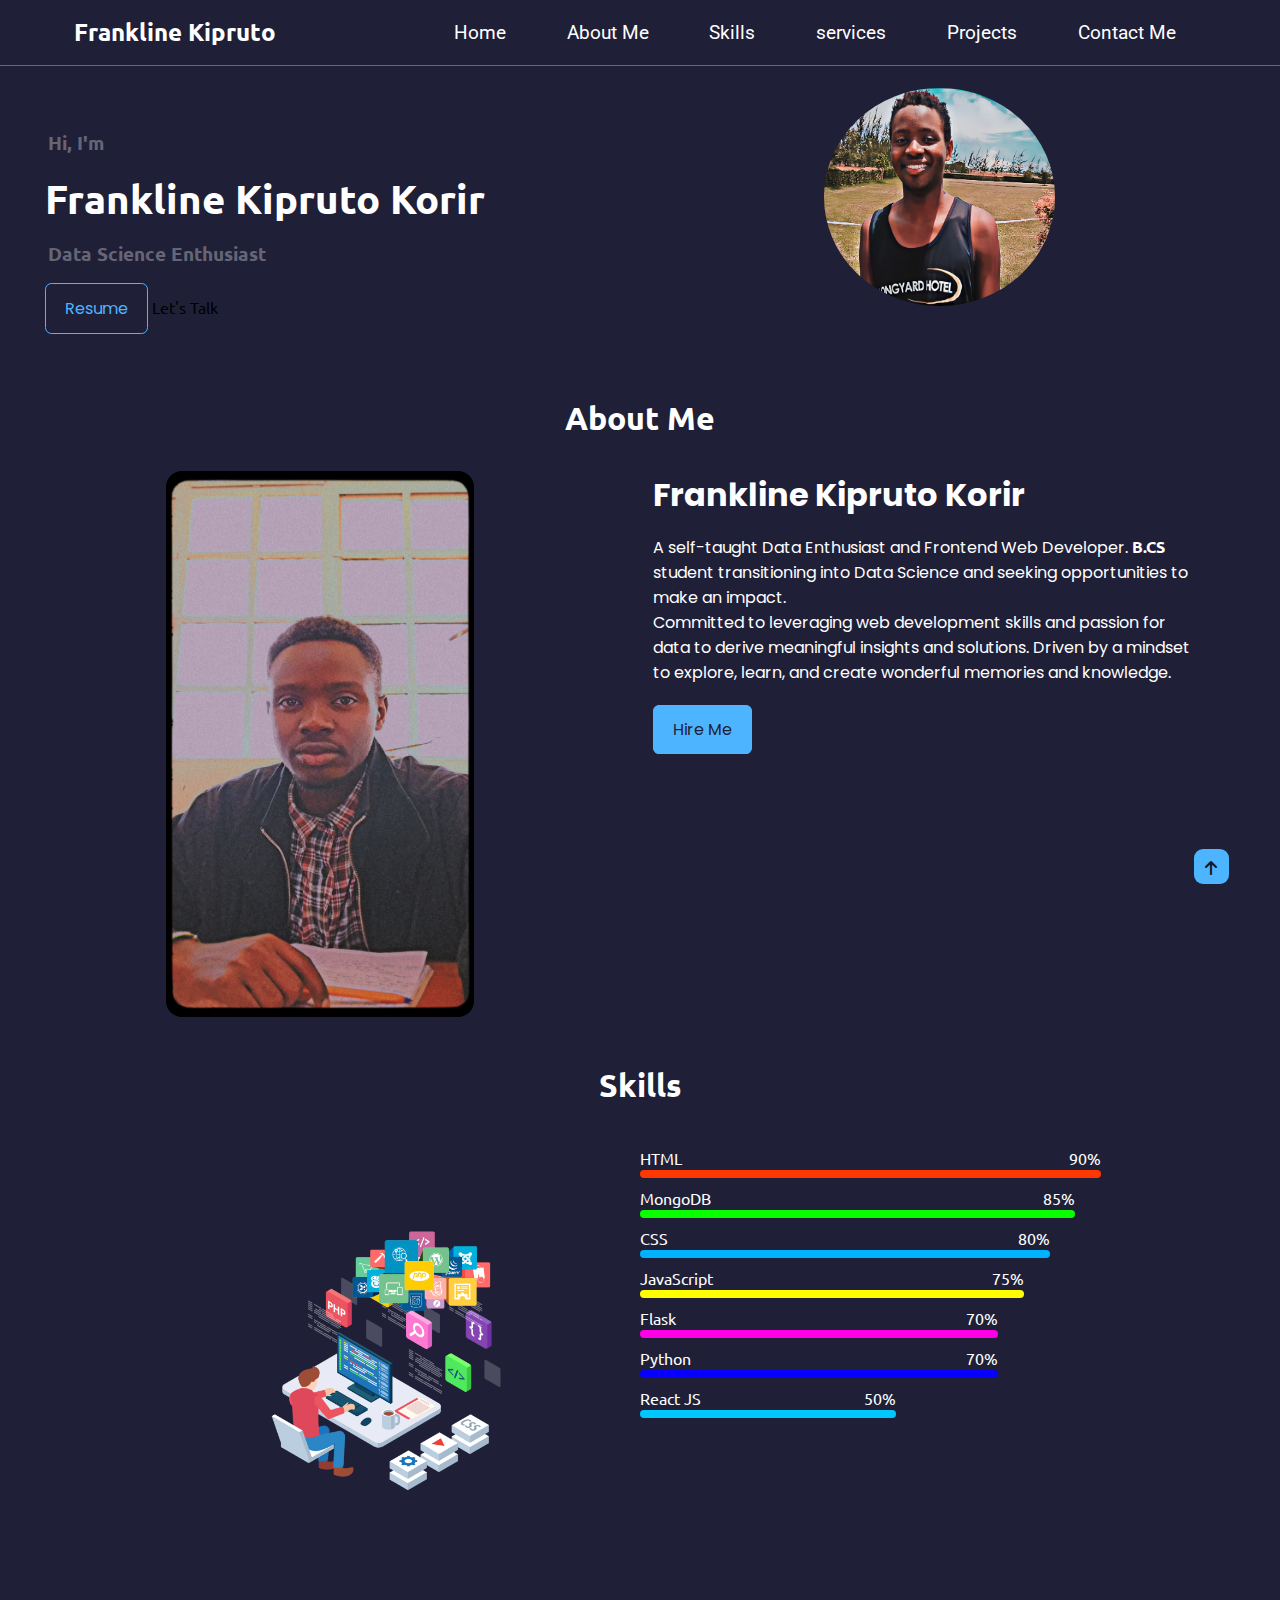
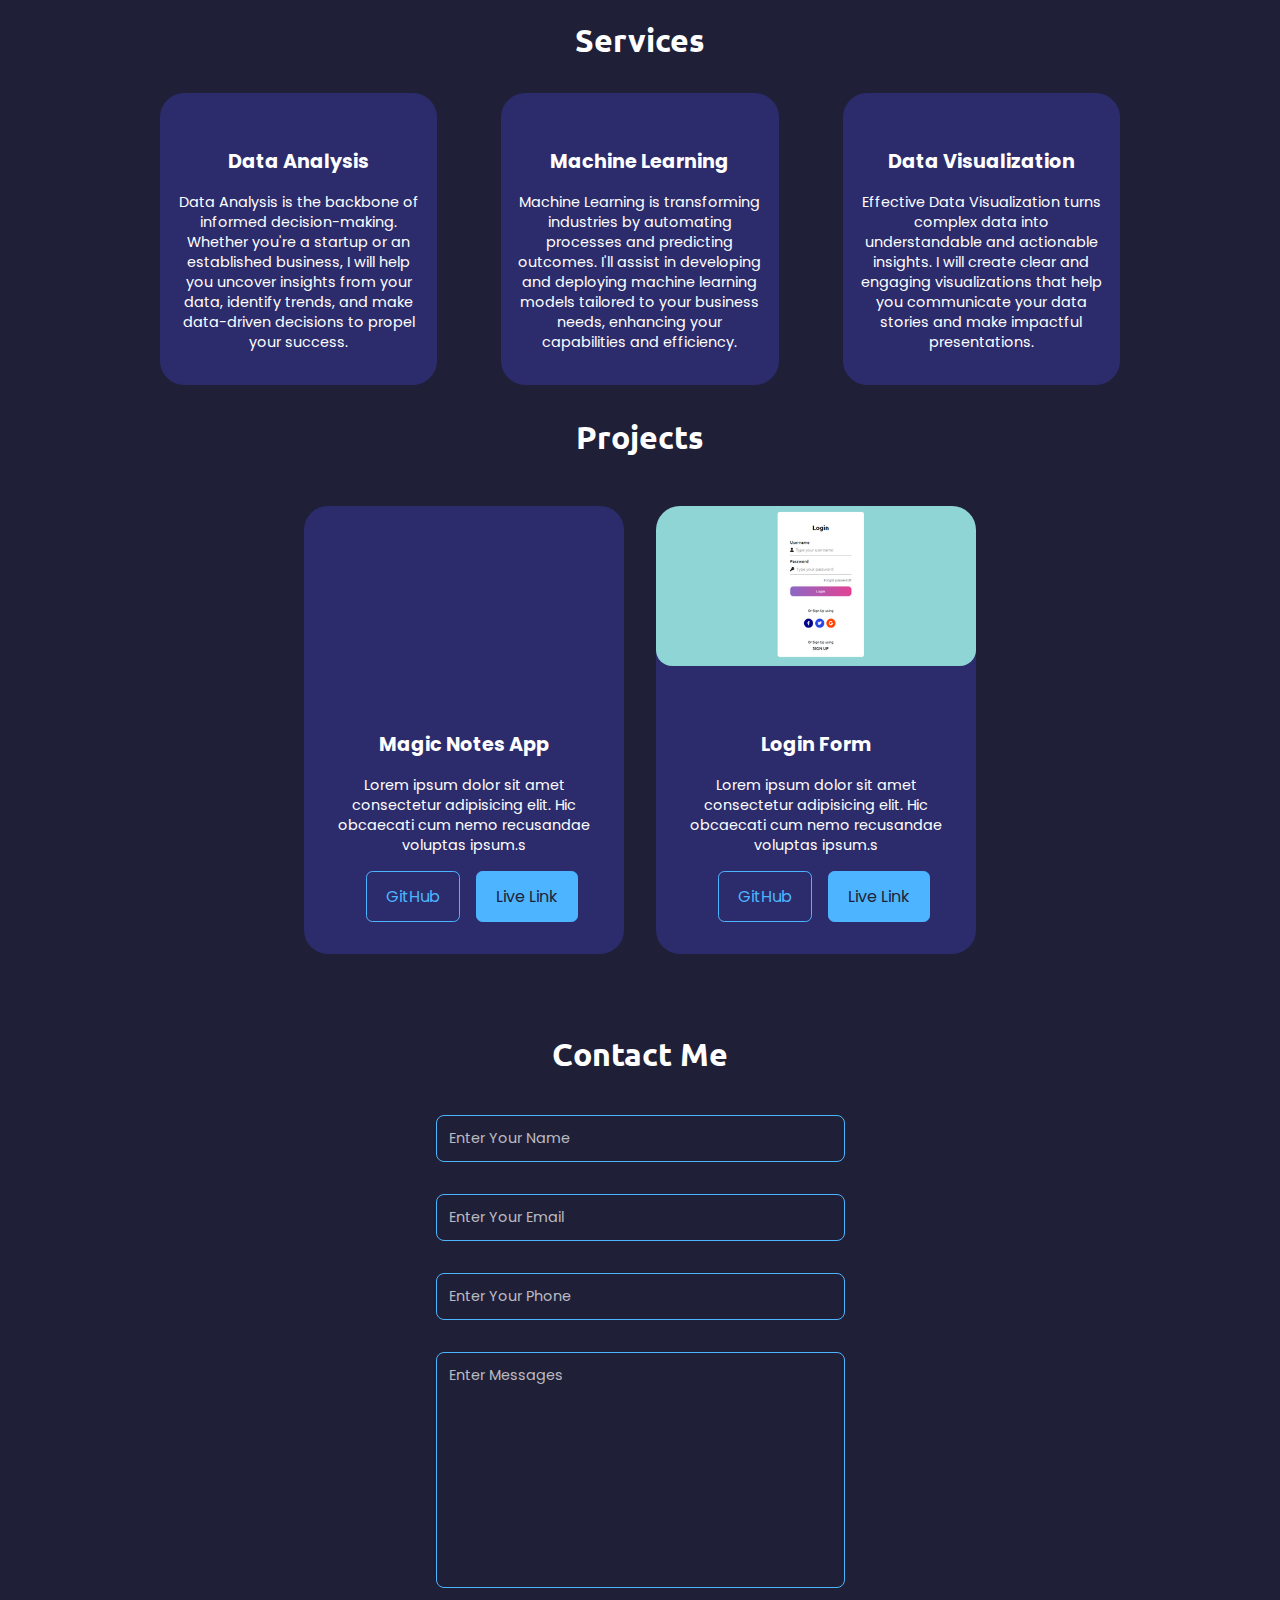
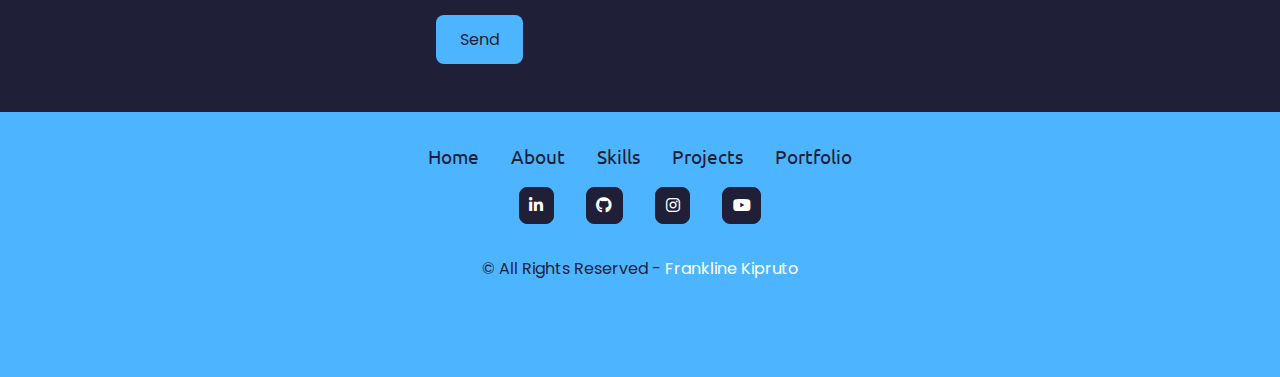
==== index.html @ 2821935e "data-netlify="true" netlify-honeypot="bot-field"" ====
<!DOCTYPE html>
<html lang="en">
<head>
    <meta charset="UTF-8">
    <meta http-equiv="X-UA-Compatible" content="IE=edge">
    <meta name="viewport" content="width=device-width, initial-scale=1.0">
    <title> My Portfolio </title>
    <link rel="icon" type="image/x-icon" href="./Images/profile.jpg">
    <link rel="stylesheet" href="style.css">
    <link rel="stylesheet" media="screen and (max-width: 821px)" href="responsive.css">
    <link rel="stylesheet" href="https://cdnjs.cloudflare.com/ajax/libs/font-awesome/6.1.1/css/all.min.css">
    <script type="text/javascript" src="https://cdn.emailjs.com/dist/email.min.js"></script>
<script type="text/javascript">
   (function() {
      emailjs.init("service_wheoj0i");
   })();
</script>

</head>
<body>

    <!-- Navbar Section -->
    <nav id="navbar" class="flex s-around bg-color">
        <div class="left-nav">
            <h2 class="t-white">Frankline Kipruto</h2>
        </div>
        <div class="right-nav">
            <ul class="flex">
                <li><a href="#home" class="t-white roboto">Home</a></li>
                <li><a href="#about" class="t-white roboto">About Me</a></li>
                <li><a href="#skills" class="t-white roboto">Skills</a></li>
                <li><a href="#services" class="t-white roboto">services</a></li>
                <li><a href="#projects" class="t-white roboto">Projects</a></li>
                <li><a href="#contact" class="t-white roboto">Contact Me</a></li>
            </ul>
        </div>
    </nav>

    <!-- Bottom Navigator -->
    <section id="bottom">
        <div class="bottom-nav flex s-center items-center">
            <ul class="flex s-around items-center">
                <a href="#home">
                    <li class="bottomo-hover flex s-center items-center"><i class="fa-solid fa-house"></i></li>
                </a>
                <a href="#about">
                    <li class="bottomo-hover flex s-center items-center"><i class="fa-solid fa-user"></i></li>
                </a>
                <a href="#skills">
                    <li class="bottomo-hover flex s-center items-center"><i class="fa-solid fa-code"></i></li>
                </a>
                <a href="#services">
                    <li class="bottomo-hover flex s-center items-center">
                        <i class="fa-solid fa-rocket"></i>
                    </li>
                </a>
            </ul>
        </div>
    </section>

    <!-- Home Section -->
    <section id="home" class="flex s-around sw-80 m-auto">
        <div class="home-left flex items-center">
            <div class="home-content">
                <h6 class="poppinss">Hi, I'm</h6>
                <h1 class="t-white"> Frankline Kipruto Korir</h1>
                <h4 class="poppinss">Data Science Enthusiast</h4>
                <a href="./CV/cv.pdf" download="_blank"><button
                        class="btn poppins">Resume</button></a>
                <a class=""
                    target="_blank">Let's Talk</a>
            </div>
        </div>
        <div class="home-right flex s-center items-center">
            <div class="circle flex s-center items-center" id="mainImage">
                <!-- Here in src replace the given link with your image link -->
                <img src="./Images/profile.jpg" alt="" style="height:80%; width: 85%; background-color: rgba(0, 0, 0, 0.103);">
            </div>

        </div>
    </section>

    <!-- About Section -->
    <section id="about">
        <h1 class="t-center my-2 t-white f-2">About Me</h1>
        <div class="about-container flex s-around ">
            <div class=" about-left flex s-center items-center">
                <!-- Here in src replade the given link with your secondary image link -->
                <img src="./Images/Snapfrank.jpg" alt="" style="width: 50%;">
            </div>
            <div class="about-right flex">
                <div class="about-content">
                    <h1 class="t-white m-b-1 poppins">Frankline Kipruto Korir</h1>
                    <p class="t-white poppins">A self-taught Data Enthusiast and Frontend Web Developer. <b>B.CS</b> student transitioning into Data Science and seeking opportunities to make an impact. <br>
                    Committed to leveraging web development skills and passion for data to derive meaningful insights and solutions. Driven by a mindset to explore, learn, and create wonderful memories and knowledge.</p>
                    <a class="btn live poppins" id="hireme" href="">Hire Me</a>
                </div>
            </div>
            
            </div>
        </div>
    </section>

    <!-- Skills Section -->
    <section id="skills">
        <h1 class="t-center my-2 t-white f-2">Skills</h1>
        <div class="services-container flex s-around h-50">
        <div class=" skills-left flex s-center items-center">
            <img src="./Images/skills.png" alt="">
        </div>

        <div class="skills-right flex items-center">
            <div class="skillss-container">
                <div class="html bar p-relative"><span class="bar-content left t-white">HTML</span><span
                        class="bar-content right-skills t-white">90%</span></div>
                <div class="mongodb bar p-relative"><span class="bar-content left t-white">MongoDB</span><span
                        class="bar-content right-skills t-white">85%</span></div>         
                <div class="css bar p-relative"><span class="bar-content left t-white">CSS</span><span
                        class="bar-content right-skills t-white">80%</span></div>
                <div class="js bar p-relative"><span class="bar-content left t-white">JavaScript</span><span
                        class="bar-content right-skills t-white">75%</span></div>
                <div class="flask bar p-relative"><span class="bar-content left t-white">Flask</span><span
                        class="bar-content right-skills t-white">70%</span></div>          
                <div class="python bar p-relative"><span class="bar-content left t-white">Python</span><span
                        class="bar-content right-skills t-white">70%</span></div>
                <div class="reactjs bar p-relative"><span class="bar-content left t-white">React JS</span><span
                        class="bar-content right-skills t-white">50%</span></div>
                     
            </div>
        </div>
        </div>
    </section>

    <!-- Services Section -->
    <section id="services">
        <h1 class="t-center my-2 t-white f-2">Services</h1>
        <div class="services-container flex s-center">
            <div class="test-item flex f-col items-center">
                <img src="./Images//data-analysis.png" alt="">
                <h1 class="t-white poppins">Data Analysis</h1>
                <p class="t-white poppins">Data Analysis is the backbone of informed decision-making. Whether you're a startup or an established business, I will help you uncover insights from your data, identify trends, and make data-driven decisions to propel your success.</p>
            </div>
            <div class="test-item flex f-col items-center">
                <img src="./Images//machine-learning.png" alt="">
                <h1 class="t-white poppins">Machine Learning</h1>
                <p class="t-white poppins">Machine Learning is transforming industries by automating processes and predicting outcomes. I'll assist in developing and deploying machine learning models tailored to your business needs, enhancing your capabilities and efficiency.</p>
            </div>
            <div class="test-item flex f-col items-center">
                <img src="./Images//data-visualization.png" alt="">
                <h1 class="t-white poppins">Data Visualization</h1>
                <p class="t-white poppins">Effective Data Visualization turns complex data into understandable and actionable insights. I will create clear and engaging visualizations that help you communicate your data stories and make impactful presentations.</p>
            </div>
        </div>
    </section>

    <!-- Projects Section -->
    <section id="projects">
        <h1 class=" t-center my-2 t-white f-2">Projects</h1>
        <div class="projects-container flex s-center">
            <div class="projects-item flex f-col s-center items-center">
                <div class="image-container p-one">
                    <img src="./Images/glowingeffect.png" alt="">
                </div>
                <h1 class="t-white poppins">Magic Notes App</h1>
                <p class="t-white poppins">Lorem ipsum dolor sit amet consectetur adipisicing elit. Hic obcaecati cum
                    nemo
                    recusandae voluptas ipsum.s</p>
                <div class="buttons flex s-around">
                    <a href="#" target="_blank"
                        class="btn mx-1 m-top">GitHub</a>
                    <a href="#" target="_blank" class="btn m-top live">Live
                        Link</a>
                </div>
            </div>
            <div class="projects-item flex f-col s-center items-center">
                <div class="image-container p-three">
                    <img src="./Images/login.png" alt="">
                </div>

                <h1 class="t-white poppins">Login Form</h1>
                <p class="t-white poppins">Lorem ipsum dolor sit amet consectetur adipisicing elit. Hic obcaecati cum
                    nemo
                    recusandae voluptas ipsum.s</p>
                <div class="buttons flex s-around">
                    <a href="#" target="_blank"
                        class="btn mx-1 m-top">GitHub</a>
                    <a href="#" target="_blank" class="btn m-top live">Live
                        Link</a>
                </div>
            </div>

        </div>
    </section>

    <!-- Contact Me Section -->
    <section id="contact" class="m-b-1">
        <h1 class="t-center my-2 t-white f-2">Contact Me</h1>
        <div class="contact-container flex s-around items-centers">
            <div class="form">
                <form id="contactForm" name="contact" method="POST" data-netlify="true" netlify-honeypot="bot-field">
                    <!-- Hidden input for form name -->
                    <input type="hidden" name="form-name" value="contact" />
                    
                    <!-- Honeypot field to catch bots -->
                    <div style="display: none;">
                        <label>Don’t fill this out if you're human: <input name="bot-field" /></label>
                    </div>
                    
                    <div class="name form-div">
                        <input type="text" name="name" id="name" class="poppins" placeholder="Enter Your Name">
                    </div>
                    <div class="email form-div">
                        <input type="email" name="email" id="email" class="poppins" placeholder="Enter Your Email" required>
                    </div>
                    <div class="phone form-div">
                        <input type="tel" name="phone" id="phone" class="poppins" placeholder="Enter Your Phone" required>
                    </div>
                    <div class="textarea form-div">
                        <textarea name="message" id="textarea" cols="30" rows="10" class="poppins" placeholder="Enter Messages"></textarea>
                    </div>
                    <button type="submit" class="btn poppins">Send</button>
                </form>
            </div>
        </div>
    </section>
<!-- Footer Section -->
<footer id="footer">
    <ul class="flex s-center w-80 m-auto my-2 res">
        <li><a href="#home" class="poppinss">Home</a></li>
        <li><a href="#about" class="poppinss">About</a></li>
        <li><a href="#skills" class="poppinss">Skills</a></li>
        <li><a href="#projects" class="poppinss">Projects</a></li>
        <li><a href="#portfolio" class="poppinss">Portfolio</a></li>
    </ul>
    <ul class="flex s-center w-80 font-awesome">
        <a href="https://linkedin.com/in/frankline-kipruto-2516141b0" target="_blank">
            <li><i class="fa-brands fa-linkedin-in"></i></li>
        </a>
        <a href="https://github.com/KiprutoKE" target="_blank">
            <li><i class="fa-brands fa-github"></i></li>
        </a>
        <a href="https://instagram.com/_frankline._/" target="_blank">
            <li><i class="fa-brands fa-instagram"></i></li>
        </a>
        <a href="#home" target="_blank">
            <li><i class="fa-brands fa-youtube"></i></li>
        </a>
    </ul>
    <p class="t-center my-2 poppins">&copy; All Rights Reserved - <span class="cpy-white poppins">Frankline Kipruto</span></p>
</footer>

<div id="scroll-top" onclick="scrolltop()">
    <span><i class="fa-solid fa-arrow-up"></i></span>
</div>

<script src="/script.js"></script>
---- style.css ----
@import url('https://fonts.googleapis.com/css2?family=Roboto:wght@500&family=Ubuntu:wght@300;500;700&display=swap');
@import url('https://fonts.googleapis.com/css2?family=Poppins:wght@300&family=Roboto:wght@500&family=Ubuntu:wght@300;500;700&display=swap');

body {
    background-color: #1f1f38;
}

* {
    margin: 0px;
    padding: 0px;
    box-sizing: border-box;
    font-family: 'Ubuntu', sans-serif;
    scroll-behavior: smooth;
}

#navbar {
    line-height: 4rem;
    position: sticky;
    top: 0;
    left: 0;
    z-index: 100;
    border-bottom: .5px solid #ffffff52;
    border-width: 80%;
    margin-bottom: 1rem;
}

#navbar ul {
    list-style: none;
}

#navbar ul li {
    margin: 0px 1rem;
}

#navbar ul li a {
    text-decoration: none;
    padding: 0.5rem 0.9rem;

}

.right {
    display: none;
}

.checkBtn {
    display: none;
}

#check {
    display: none;
}

.nav-col a:hover {
    border-radius: .4rem;
    color: #1f1f38;
    background-color: #fff;
}


/* Home Section */
.home-left,
.home-right {
    width: 48%;
    padding: 2rem;
}

.home-right {
    padding: 0;
}

.home-left h6,
h4 {
    color: hsl(240deg 8% 43%);
    margin: 1rem 0;
    margin-left: 3px;
    font-size: 1.2rem;
}

.home-left h1 {
    font-size: 2.5rem;
}

.home-right {
    position: relative;
}

.home-right img {
    position: absolute;
    width: 100%;
    left: 0;
    top: 0;
    background-size: cover;
    border-radius: 62%;
    height: 100%;
}

.circle {
    width: 17rem;
    height: 17rem;
    border-radius: 50%;
    padding: .5rem;
    position: relative;
}

/* About Section */
.about-left,
.about-right {
    width: 48%;
}

.about-right {
    padding-right: 4rem;
}

.aboout-left {
    position: relative;
}

.about-left img {
    width: 90%;
    border-radius: 1rem;
}

.about-content p {
    margin-bottom: 2rem;
}


/* Skills */
#skills {
    margin-top: 3rem;
}

.skills-left {
    width: 50%;
}

.skills-left img {
    width: 70%;
}

.skills-right {
    width: 50%;
}

.skillss-container {
    width: 100%; 
    height: 100%;
}

.html {
    width: 90%;
    height: .5rem;
    background-color: #ff3700;
    margin: 1rem 0;
    border-radius: 12px;
}

.mongodb {
    width: 85%;
    height: .5rem;
    background-color: #09ff00;
    margin: 1rem 0;
    border-radius: 12px;
}

.css {
    width: 80%;
    height: .5rem;
    background-color: #00b3ff;
    margin: 1rem 0;
    border-radius: 12px;
}

.flask {
    width: 70%;
    height: .5rem;
    background-color: #ff00e6;
    margin: 1rem 0;
    border-radius: 12px;
}

.js {
    width: 75%;
    height: .5rem;
    background-color: yellow;
    margin: 1rem 0;
    border-radius: 12px;
}

.bootstrap {
    width: 70%;
    height: .5rem;
    background-color: #6600ff;
    margin: 1rem 0;
    border-radius: 12px;
}

.python {
    width: 70%;
    height: .5rem;
    background-color: #0800ff;
    margin: 1rem 0;
    border-radius: 12px;
}

.reactjs {
    width: 50%;
    height: .5rem;
    background-color: #00c8ff;
    margin: 1rem 0;
    border-radius: 12px;
}


.learning {
    width: 100%;
    height: .5rem;
    background-color: #61dbfb;
    margin: 1rem 0;
    border-radius: 12px;
}

.bar {
    margin: 2rem 0;
}

.bar-content {
    position: absolute;
    bottom: 10px;
}

.left {
    left: 0;
}

.right-skills {
    right: 0;
}


/* Services Container */
.services-container {
    margin: auto;
    overflow: hidden;
    width: 80%;
}

.test-item {
    width: 20rem;
    margin: 0 2rem;
    background: #2c2c6c;
    border: .5px solid #2c2c6c;
    border-radius: 1.5rem;
    padding: 2rem 1rem;
    text-align: center;
    transition: all .5s;
}

.test-item:hover {
    background-color: transparent;
}

.test-item img {
    margin-bottom: 1.3rem;
    width: 80%;
}

.test-item h1 {
    font-size: 1.2rem;
    margin-bottom: 1rem;
}

.services li .fa-solid {
    font-size: 2rem;
    color: white;
    margin-bottom: 1.3rem;
}

.test-item p {
    line-height: 20px;
    font-size: .9rem;
}


/* Projects Section */
.projects-container {
    justify-content: center;
    align-items: center;
    margin: auto;
    flex-wrap: wrap;
}

.image-container {
    bottom: 2rem;
    height: 12rem;
    position: relative;
}

.image-container img {
    border-radius: 1rem;
}

.image-container .p-one {
    width: 200px;
}

.p-three {
    background: url('project.png');
}

.p-four {
    background: url('project.png');
}

.projects-item {
    overflow: hidden;
    width: 20rem;
    margin: 1rem;
    background: #2c2c6c;
    border-radius: 1.5rem;
    padding: 2rem 1rem;
    text-align: center;
}

.projects-item h1 {
    font-size: 1.2rem;
    margin-bottom: 1rem;
}

.projects-item p {
    line-height: 20px;
    font-size: .9rem;
}



/* Contact me Section */
.form {
    display: flex;
    width: 80%;
    padding: 0 2rem;
    margin: auto;
    justify-content: center;
    align-items: center;
}

.form-div input,
textarea {
    border: 2px solid rgba(77, 181, 255, .4);
    border-radius: .5rem;
    width: 100%;
    margin: 0.5rem 0rem;
    font-size: .9rem;
    background: transparent;
    margin: 0.5rem 0rem;
    padding: 0.5rem 1rem;
    color: white;
    resize: none;
}

#contact {
    padding: 2rem 0;
}

.contact-container {
    width: 80%;
    margin: auto;
    display: flex;
    justify-content: space-around;
    align-items: center;
}

.contact-container .form {
    width: 50%;
}

.contact-container .form-div {
    margin-bottom: 1rem;
}

.contact-container .form-div input,
.contact-container .form-div textarea {
    width: 100%;
    padding: 0.75rem;
    border: 1px solid #4db5ff;
    border-radius: 0.5rem;
    background: transparent;
    color: white;
    font-family: 'Poppins', sans-serif;
}

.contact-container .form-div input::placeholder,
.contact-container .form-div textarea::placeholder {
    color: rgba(255, 255, 255, 0.7);
}

.contact-container .form-div textarea {
    resize: none;
}

.contact-container .form button {
    padding: 0.75rem 1.5rem;
    border: none;
    border-radius: 0.5rem;
    background-color: #4db5ff;
    color: #1f1f38;
    cursor: pointer;
    font-family: 'Poppins', sans-serif;
}

.contact-container .form button:hover {
    background-color: #1f1f38;
    color: #4db5ff;
    border: 1px solid #4db5ff;
}


/* Footer Section  */
#footer {
    background-color: #4db5ff;
    padding: 2rem;
    padding-bottom: 4rem;
}

ul li {
    list-style: none;
    margin: 0 1rem;
}

ul li a {
    text-decoration: none;
    font-size: 1.2rem;
    color: #1f1f38;
    transition: all .5s;
}

ul li a:hover {
    color: #fff;
}


.font-awesome {
    margin: 1.1rem auto;
}

.font-awesome li i {
    background-color: #1f1f38;
    padding: 0.6rem;
    border: 1px solid #1f1f38;
    color: #fff;
    border-radius: 0.5rem;
    cursor: pointer;
    transition: all .4s ease-in-out;
}

.font-awesome li i:hover {
    border: 1px solid #1f1f38;
    border-radius: .5rem;
    background: transparent;
    color: #1f1f38;
}

#footer p {
    color: #1f1f38;
    font-size: .9srem;
}


/* Scroll Top */
#scroll-top {
    background-color: #4db5ff;
    color: #151527;
    padding: 9px;
    border-radius: 9px;
    width: 35px;
    height: 35px;
    position: fixed;
    bottom: 1rem;
    right: 4%;
    font-size: 1rem;
    display: flex;
    justify-content: center;
    align-items: center;
    cursor: pointer;
    z-index: 2000;
}



/* Bottom Navigator */
#bottom {
    position: fixed;
    width: 100%;
    height: 6rem;
    display: none;
    justify-content: center;
    align-items: center;
    z-index: 1000;
    bottom: 0rem;
}

#bottom .bottom-nav {
    height: 4rem;
    padding: 0 2rem;
    background-color: #151527;
    border-radius: 3rem;
    z-index: 1000;
    display: -webkit-inline-box;
}

#bottom .bottom-nav li {
    color: #fff;
    width: 3rem;
    height: 3rem;
    cursor: pointer;
    padding: 1rem;
    border-radius: 50%;
    transition: all .4s ease-in-out;
}

#bottom .bottom-nav ul a {
    text-decoration: none;

}

#bottom .bottom-nav li:hover {
    background-color: #4db5ff;
}

#bottom .bottom-nav li:active {
    background-color: #4db5ff;
}

.cpy-white {
    color: white;
}


/* Utility Classes */
.poppins {
    font-family: 'Poppins', sans-serif;
}

.roboto {
    font-family: 'Roboto', sans-serif;
}

.flex {
    display: flex;
}

.s-between {
    justify-content: space-between;
}

.s-around {
    justify-content: space-around;
}

.s-center {
    justify-content: center;
}

.items-center {
    align-items: center;
}

.f-col {
    flex-direction: column;
}


.p-relative {
    position: relative;
}

.t-white {
    color: #fff;
}

.bg-color {
    background-color: #1f1f38;
}

.t-center {
    text-align: center;
}

.my-2 {
    margin: 2rem 0;
}

.f-2 {
    font-size: 2rem;
}

.m-b-1 {
    margin-bottom: 1rem;
}

.w-50 {
    width: 50%;
}

.w-80 {
    width: 80%;
}

.h-50 {
    height: 50vh;
}

.mx-1 {
    margin: 0 1rem;
}

.m-top {
    margin-top: 1rem;
}

.m-auto {
    margin: auto;
}

.btn {
    margin-left: 0 .5rem;
    font-size: 1rem;
    color: #4db5ff;
    cursor: pointer;
    padding: 0.75rem 1.2rem;
    border: 1px solid #4db5ff;
    border-radius: 0.4rem;
    background: transparent;
    font-family: 'Poppins', sans-serif;
}

.buttons a,
#hireme {
    text-decoration: none;
}

.btn:hover {
    color: #1f1f38;
    border-color: #fff;
    background-color: #fff;
}

.live {
    color: #1f1f38;
    background-color: #4db5ff;
}
---- responsive.css ----
#bottom {
    display: flex;
}

#navbar {
    display: none;
}

.right {
    display: block;
}

.list {
    width: 100%;
    height: 100vh;
    background-color: #1f1f38;
    text-align: center;
    display: flex;
    flex-direction: column;
    position: fixed;
    top: 0rem;
    justify-content: center;
    left: 100%;
    transition: all 1s;
    z-index: 8000;
}

.fa-bars {
    color: #fff;
    font-size: 2rem;
}

#check {
    display: none;
}

.checkBtn {
    display: block;
}

.nav-col a {
    color: #fff;
}

#check:checked~ul {
    left: 0%;
}

.cross {
    position: absolute;
    top: 1rem;
    right: 1rems;
}

.cross i {
    font-size: 2rem;
    color: white;
    position: absolute;
    top: 2rem;
    left: 2rem;
}

.right-nav {
    display: block;
}

.right-nav .flex {
    display: none;
}

.services-container,
#home,
.services-container {
    flex-direction: column;
}

.services-container {
    align-items: center;
}

.about-container {
    flex-direction: column-reverse;
}

#home,
.about-container,
.services-container {
    align-items: center;
}

.home-left,
.home-right {
    width: auto;
}

.services-container {
    height: auto;
}

.about-left,
.about-right {
    width: auto;
}

.about-right img {
    width: 70%;
}

.skills-left {
    width: 80%;
}

.skills-right {
    width: 80%;
}

.about-right {
    margin-bottom: 1rem;
    text-align: center;
    padding: .5rem 1rem;

}

.test-item {
    margin-bottom: 1rem;
    width: 100%;
}

.test-item img {
    width: 50%;
}

@media only screen and (max-width: 470px) {
    #footer .res {
        flex-direction: column;
        justify-content: center;
        align-items: center;
    }

    #footer .res li {
        margin-bottom: 1rem;
    }

    #bottom .bottom-nav {
        padding: 0;
    }
}
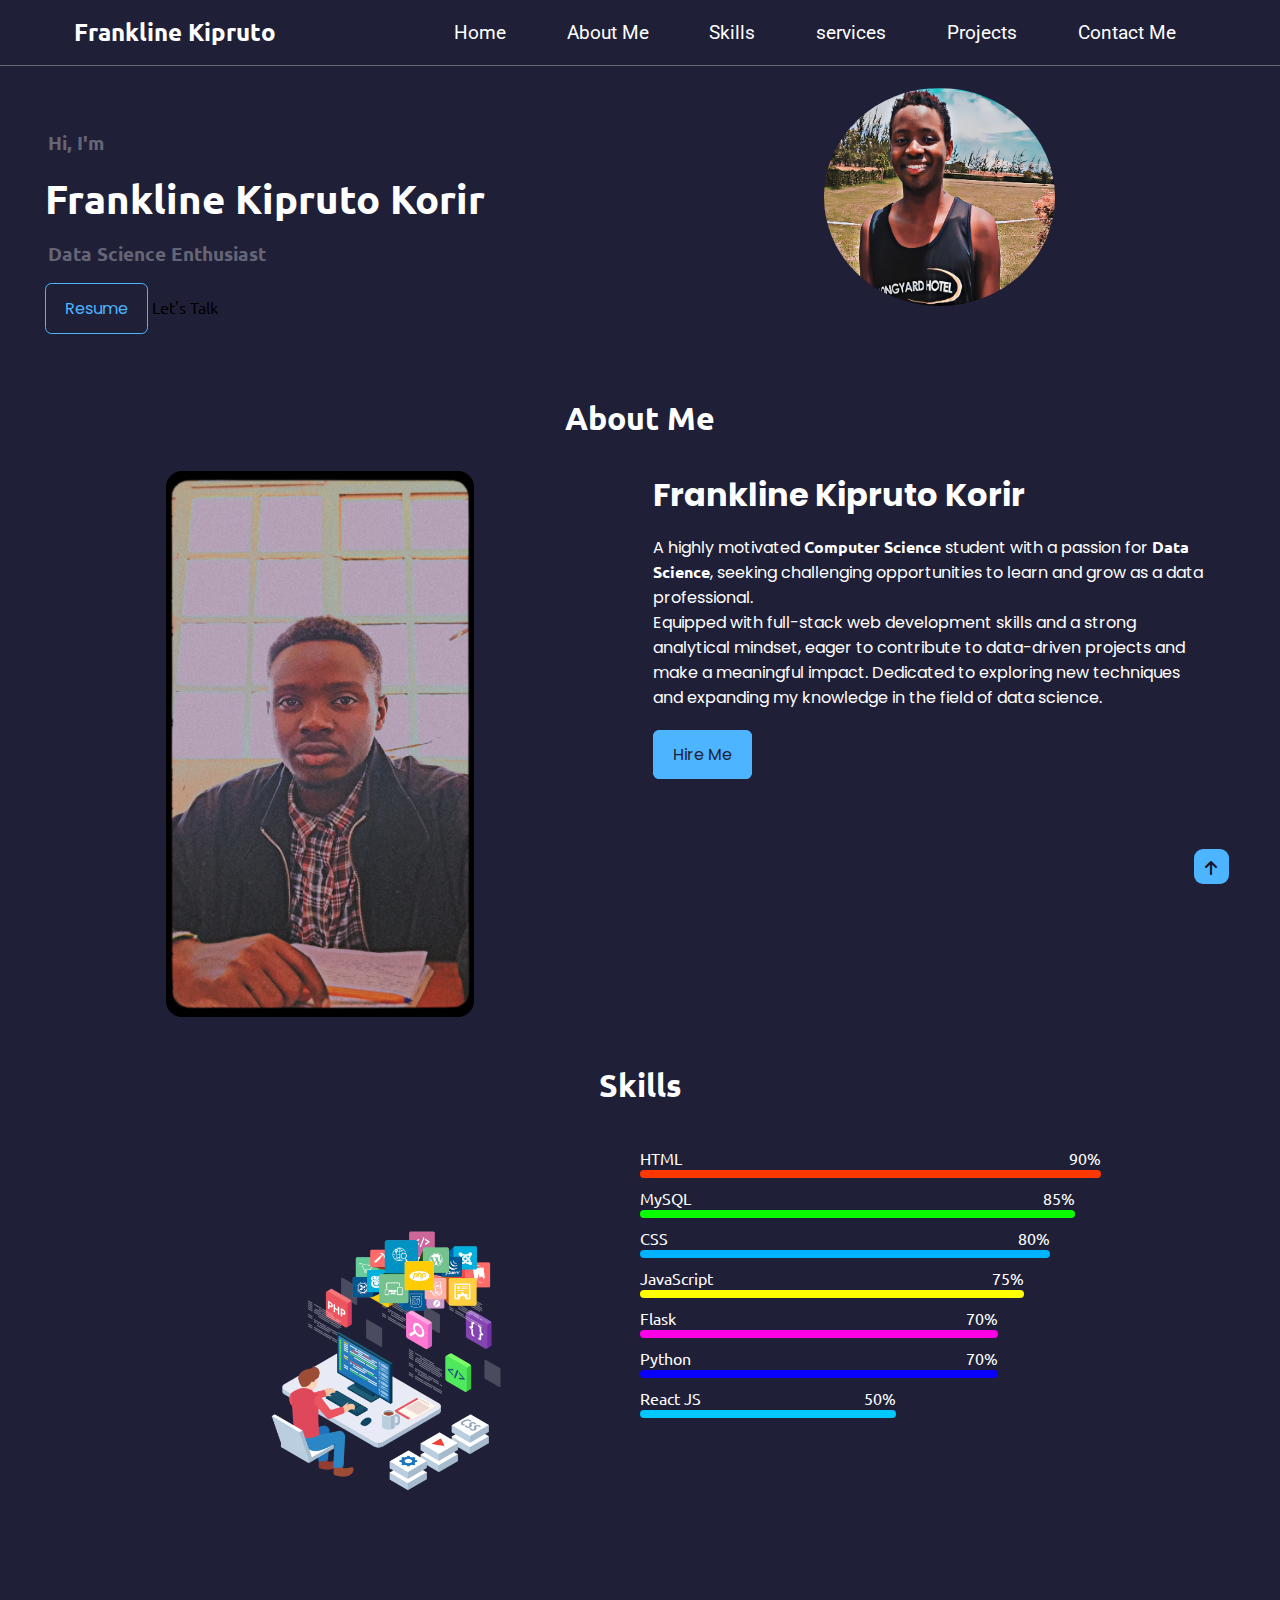
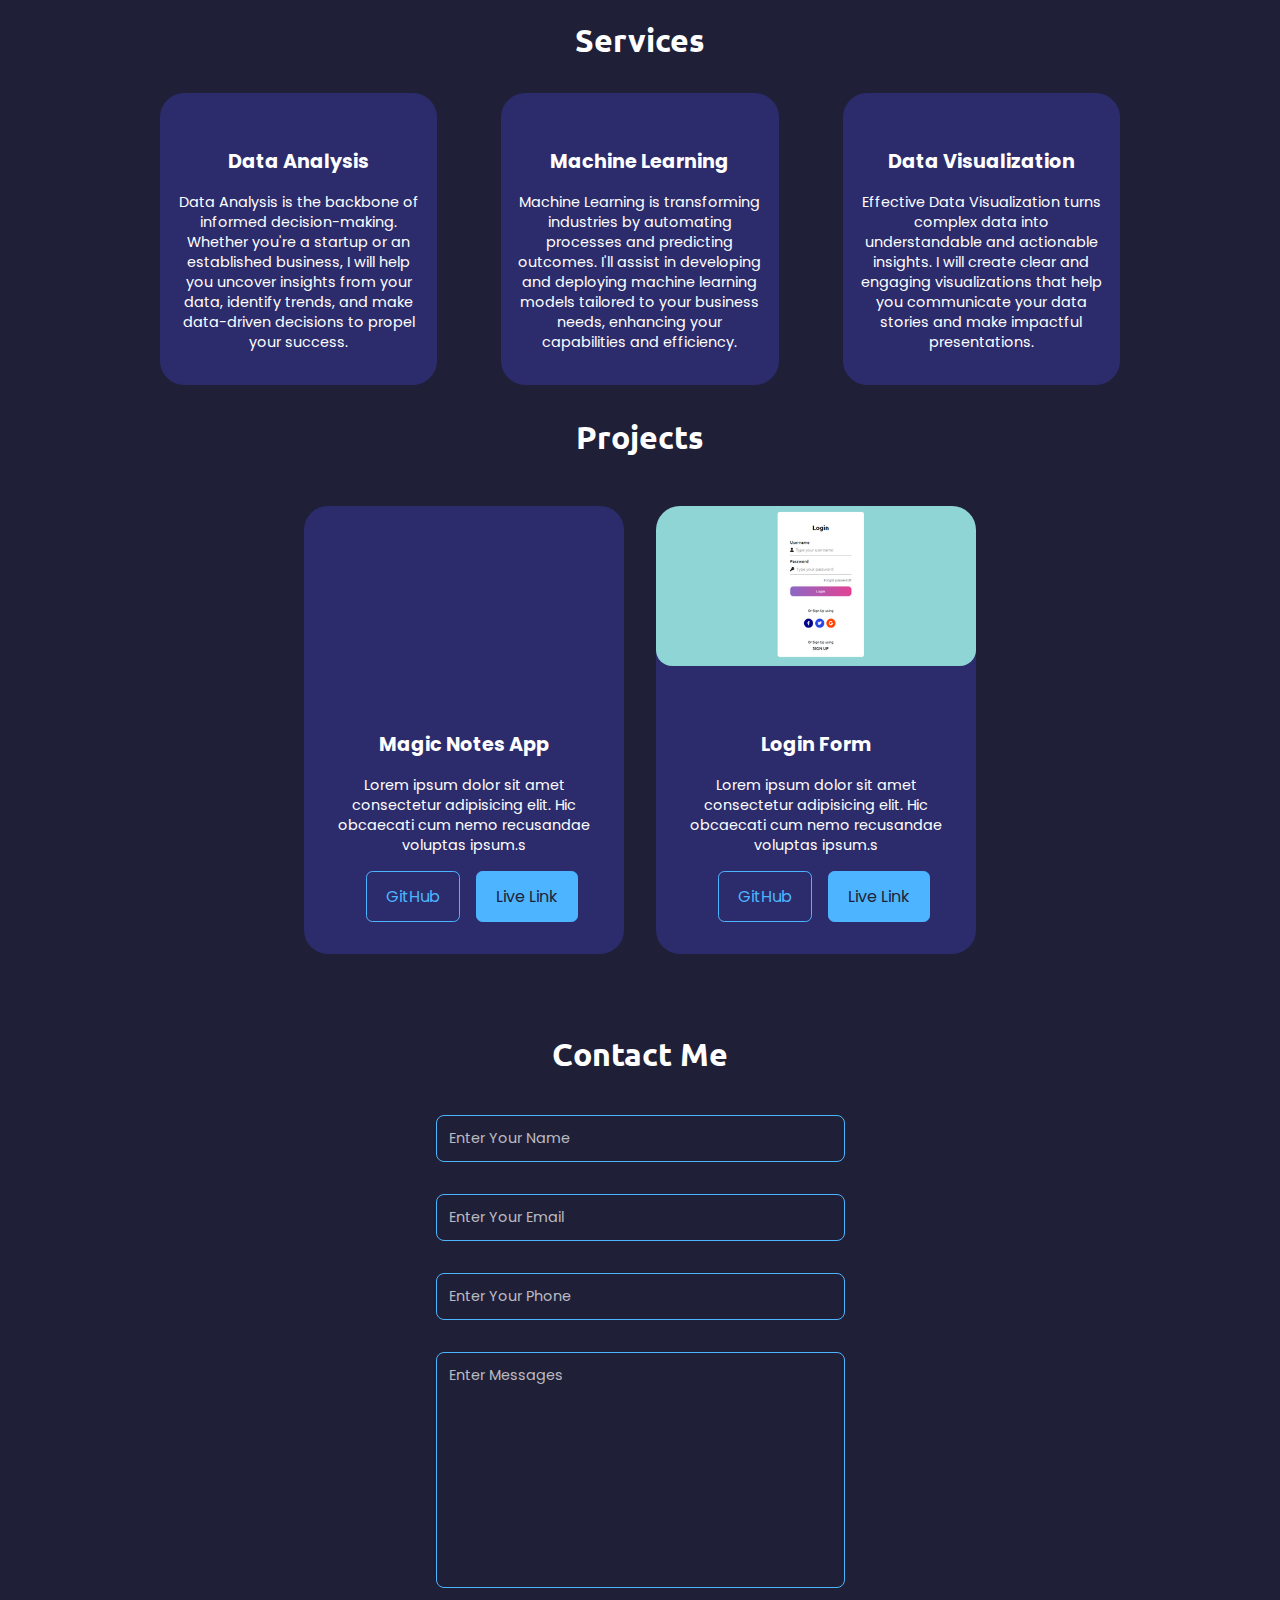
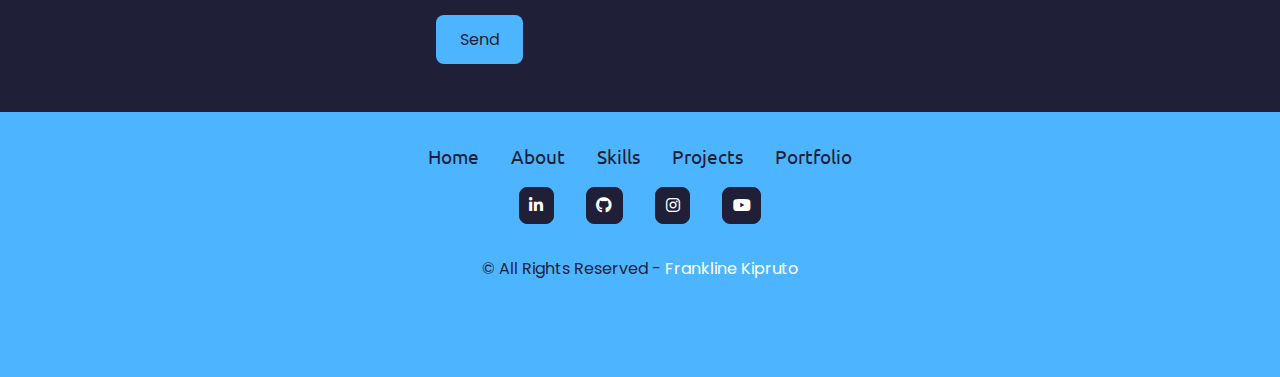
==== commit 10cb0386: "AB" ====
--- a/index.html
+++ b/index.html
@@ -91,9 +91,10 @@
             <div class="about-right flex">
                 <div class="about-content">
                     <h1 class="t-white m-b-1 poppins">Frankline Kipruto Korir</h1>
-                    <p class="t-white poppins">A self-taught Data Enthusiast and Frontend Web Developer. <b>B.CS</b> student transitioning into Data Science and seeking opportunities to make an impact. <br>
-                    Committed to leveraging web development skills and passion for data to derive meaningful insights and solutions. Driven by a mindset to explore, learn, and create wonderful memories and knowledge.</p>
-                    <a class="btn live poppins" id="hireme" href="">Hire Me</a>
+                    <p class="t-white poppins">
+                        A highly motivated <b>Computer Science</b> student with a passion for <b>Data Science</b>, seeking challenging opportunities to learn and grow as a data professional.<br> Equipped with full-stack web development skills and a strong analytical mindset, eager to contribute to data-driven projects and make a meaningful impact.  Dedicated to exploring new techniques and expanding my knowledge in the field of data science.
+                    </p>
+                    <a class="btn live poppins" id="hireme" href="mailto:kiprutofrankline2000gmail.com">Hire Me</a>
                 </div>
             </div>
             
@@ -113,7 +114,7 @@
             <div class="skillss-container">
                 <div class="html bar p-relative"><span class="bar-content left t-white">HTML</span><span
                         class="bar-content right-skills t-white">90%</span></div>
-                <div class="mongodb bar p-relative"><span class="bar-content left t-white">MongoDB</span><span
+                <div class="mysql bar p-relative"><span class="bar-content left t-white">MySQL</span><span
                         class="bar-content right-skills t-white">85%</span></div>         
                 <div class="css bar p-relative"><span class="bar-content left t-white">CSS</span><span
                         class="bar-content right-skills t-white">80%</span></div>
@@ -192,37 +193,32 @@
         </div>
     </section>
 
-    <!-- Contact Me Section -->
     <section id="contact" class="m-b-1">
-        <h1 class="t-center my-2 t-white f-2">Contact Me</h1>
-        <div class="contact-container flex s-around items-centers">
-            <div class="form">
-                <form id="contactForm" name="contact" method="POST" data-netlify="true" netlify-honeypot="bot-field">
-                    <!-- Hidden input for form name -->
-                    <input type="hidden" name="form-name" value="contact" />
-                    
-                    <!-- Honeypot field to catch bots -->
-                    <div style="display: none;">
-                        <label>Don’t fill this out if you're human: <input name="bot-field" /></label>
-                    </div>
-                    
-                    <div class="name form-div">
-                        <input type="text" name="name" id="name" class="poppins" placeholder="Enter Your Name">
-                    </div>
-                    <div class="email form-div">
-                        <input type="email" name="email" id="email" class="poppins" placeholder="Enter Your Email" required>
-                    </div>
-                    <div class="phone form-div">
-                        <input type="tel" name="phone" id="phone" class="poppins" placeholder="Enter Your Phone" required>
-                    </div>
-                    <div class="textarea form-div">
-                        <textarea name="message" id="textarea" cols="30" rows="10" class="poppins" placeholder="Enter Messages"></textarea>
-                    </div>
-                    <button type="submit" class="btn poppins">Send</button>
-                </form>
-            </div>
-        </div>
-    </section>
+    <h1 class=" t-center my-2 t-white f-2">Contact Me</h1>
+    <div class="contact-container flex s-around items-centers">
+        <div class="form" id="contactForm">
+            <form action="/success" method="POST" data-netlify="true" id="contactForm">
+                <div class="name form-div">
+                    <input type="text" name="name" id="name" class="poppins" placeholder="Enter Your Name">
+                </div>
+                <div class="email form-div">
+                    <input type="email" name="email" id="email" class="poppins" placeholder="Enter Your Email"
+                        required>
+                </div>
+                <div class="phone form-div">
+                    <input type="phone" name="phone" id="phone" class="poppins" placeholder="Enter Your Phone"
+                        required>
+                </div>
+                <div class="textarea form-div">
+                    <textarea name="message" id="textarea" cols="30" rows="10" class="poppins"
+                        placeholder="Enter Messages"></textarea>
+                </div>
+                <button type="submit" class="btn poppins" id="submit">Send</button>
+            </form>
+        </div>
+    </div>
+</section>
+
 <!-- Footer Section -->
 <footer id="footer">
     <ul class="flex s-center w-80 m-auto my-2 res">
@@ -230,7 +226,7 @@
         <li><a href="#about" class="poppinss">About</a></li>
         <li><a href="#skills" class="poppinss">Skills</a></li>
         <li><a href="#projects" class="poppinss">Projects</a></li>
-        <li><a href="#portfolio" class="poppinss">Portfolio</a></li>
+        <li><a href="#home" class="poppinss">Portfolio</a></li>
     </ul>
     <ul class="flex s-center w-80 font-awesome">
         <a href="https://linkedin.com/in/frankline-kipruto-2516141b0" target="_blank">
--- a/style.css
+++ b/style.css
@@ -156,7 +156,7 @@
     border-radius: 12px;
 }
 
-.mongodb {
+.mysql {
     width: 85%;
     height: .5rem;
     background-color: #09ff00;
@@ -650,3 +650,37 @@
     color: #1f1f38;
     background-color: #4db5ff;
 }
+
+@media only screen and (max-width: 821px) {
+    #navbar {
+        display: none;
+    }
+
+    #bottom {
+        display: flex;
+    }
+
+    .home-left, .home-right, .about-left, .about-right, .skills-left, .skills-right {
+        width: 100%;
+        padding: 1rem;
+    }
+
+    .home-right img, .about-left img {
+        width: 100%;
+        height: auto;
+    }
+
+    .services-container, .projects-container, .contact-container {
+        flex-direction: column;
+        align-items: center;
+    }
+
+    .test-item, .projects-item {
+        width: 100%;
+        margin: 1rem 0;
+    }
+
+    .test-item img, .projects-item img {
+        width: 50%;
+    }
+}
--- a/responsive.css
+++ b/responsive.css
@@ -144,4 +144,38 @@
     #bottom .bottom-nav {
         padding: 0;
     }
+}
+
+@media only screen and (max-width: 821px) {
+    #navbar {
+        display: none;
+    }
+
+    #bottom {
+        display: flex;
+    }
+
+    .home-left, .home-right, .about-left, .about-right, .skills-left, .skills-right {
+        width: 100%;
+        padding: 1rem;
+    }
+
+    .home-right img, .about-left img {
+        width: 100%;
+        height: auto;
+    }
+
+    .services-container, .projects-container, .contact-container {
+        flex-direction: column;
+        align-items: center;
+    }
+
+    .test-item, .projects-item {
+        width: 100%;
+        margin: 1rem 0;
+    }
+
+    .test-item img, .projects-item img {
+        width: 50%;
+    }
 }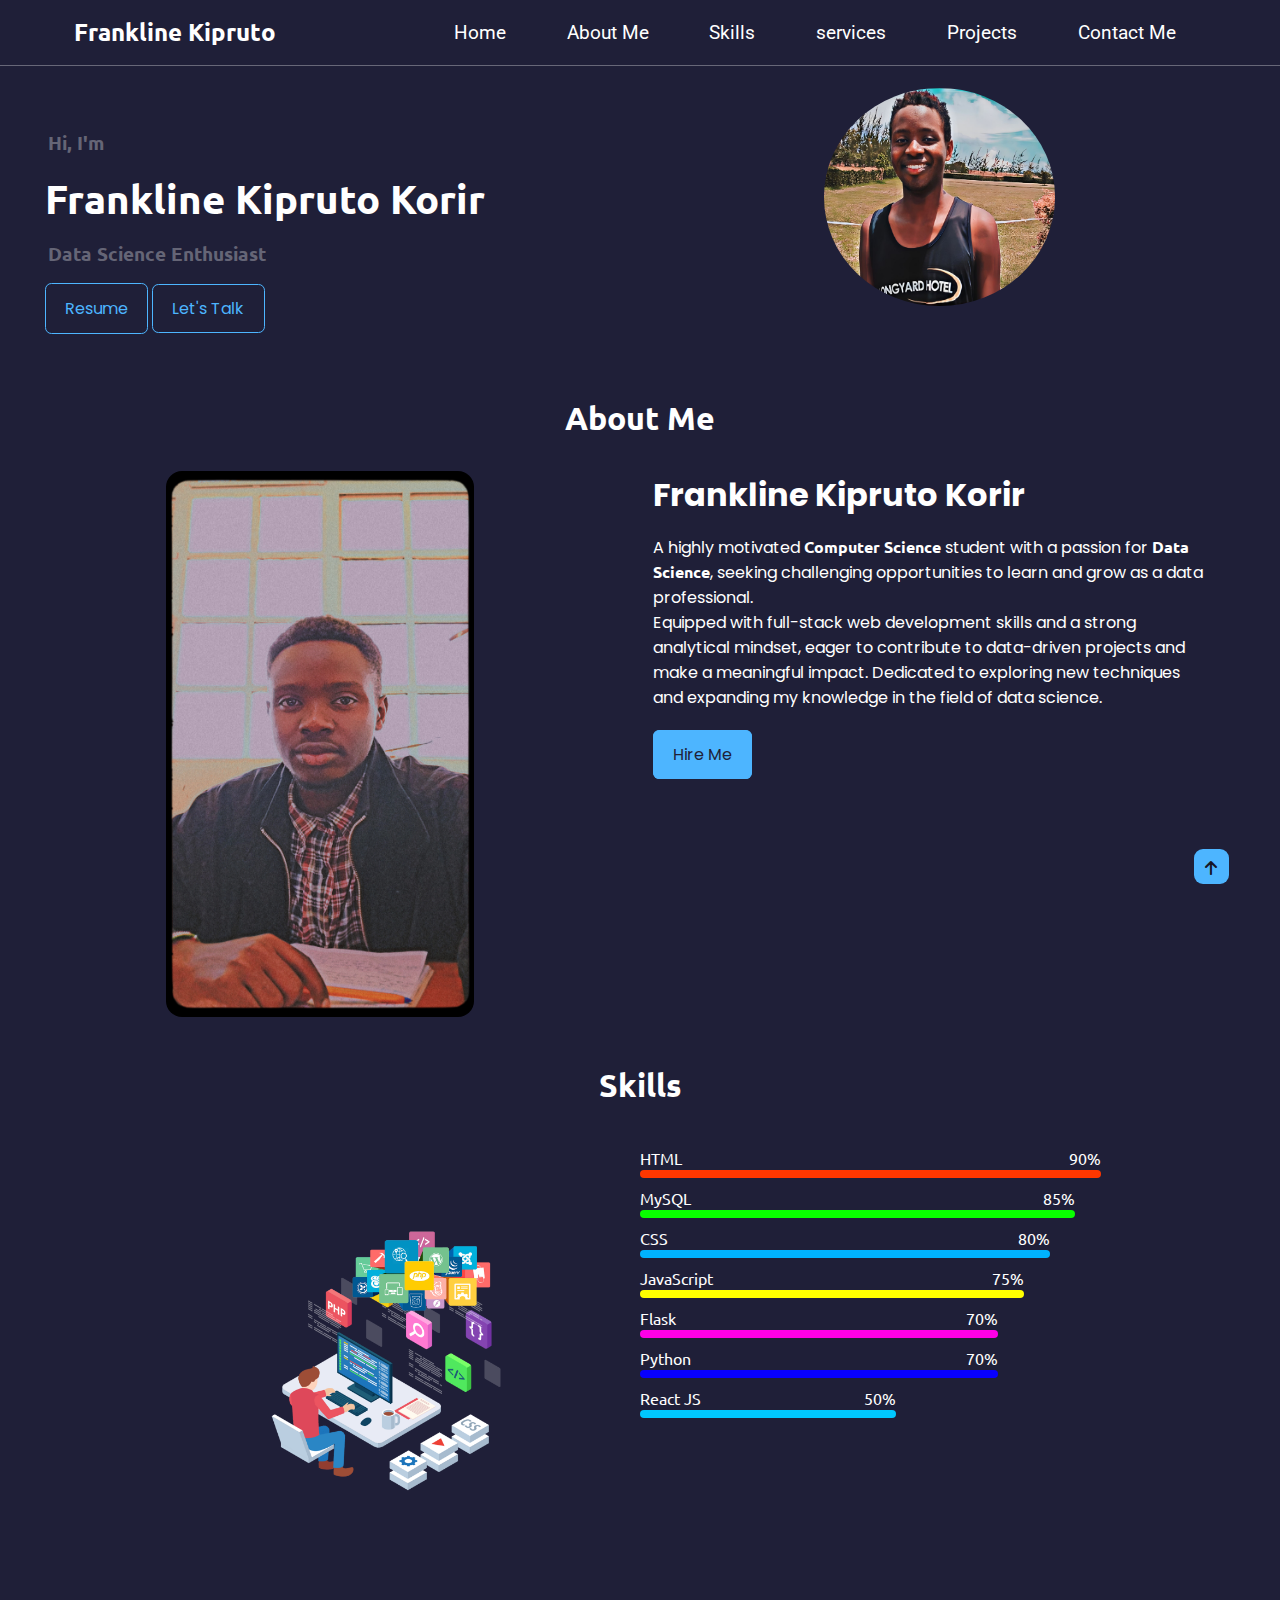
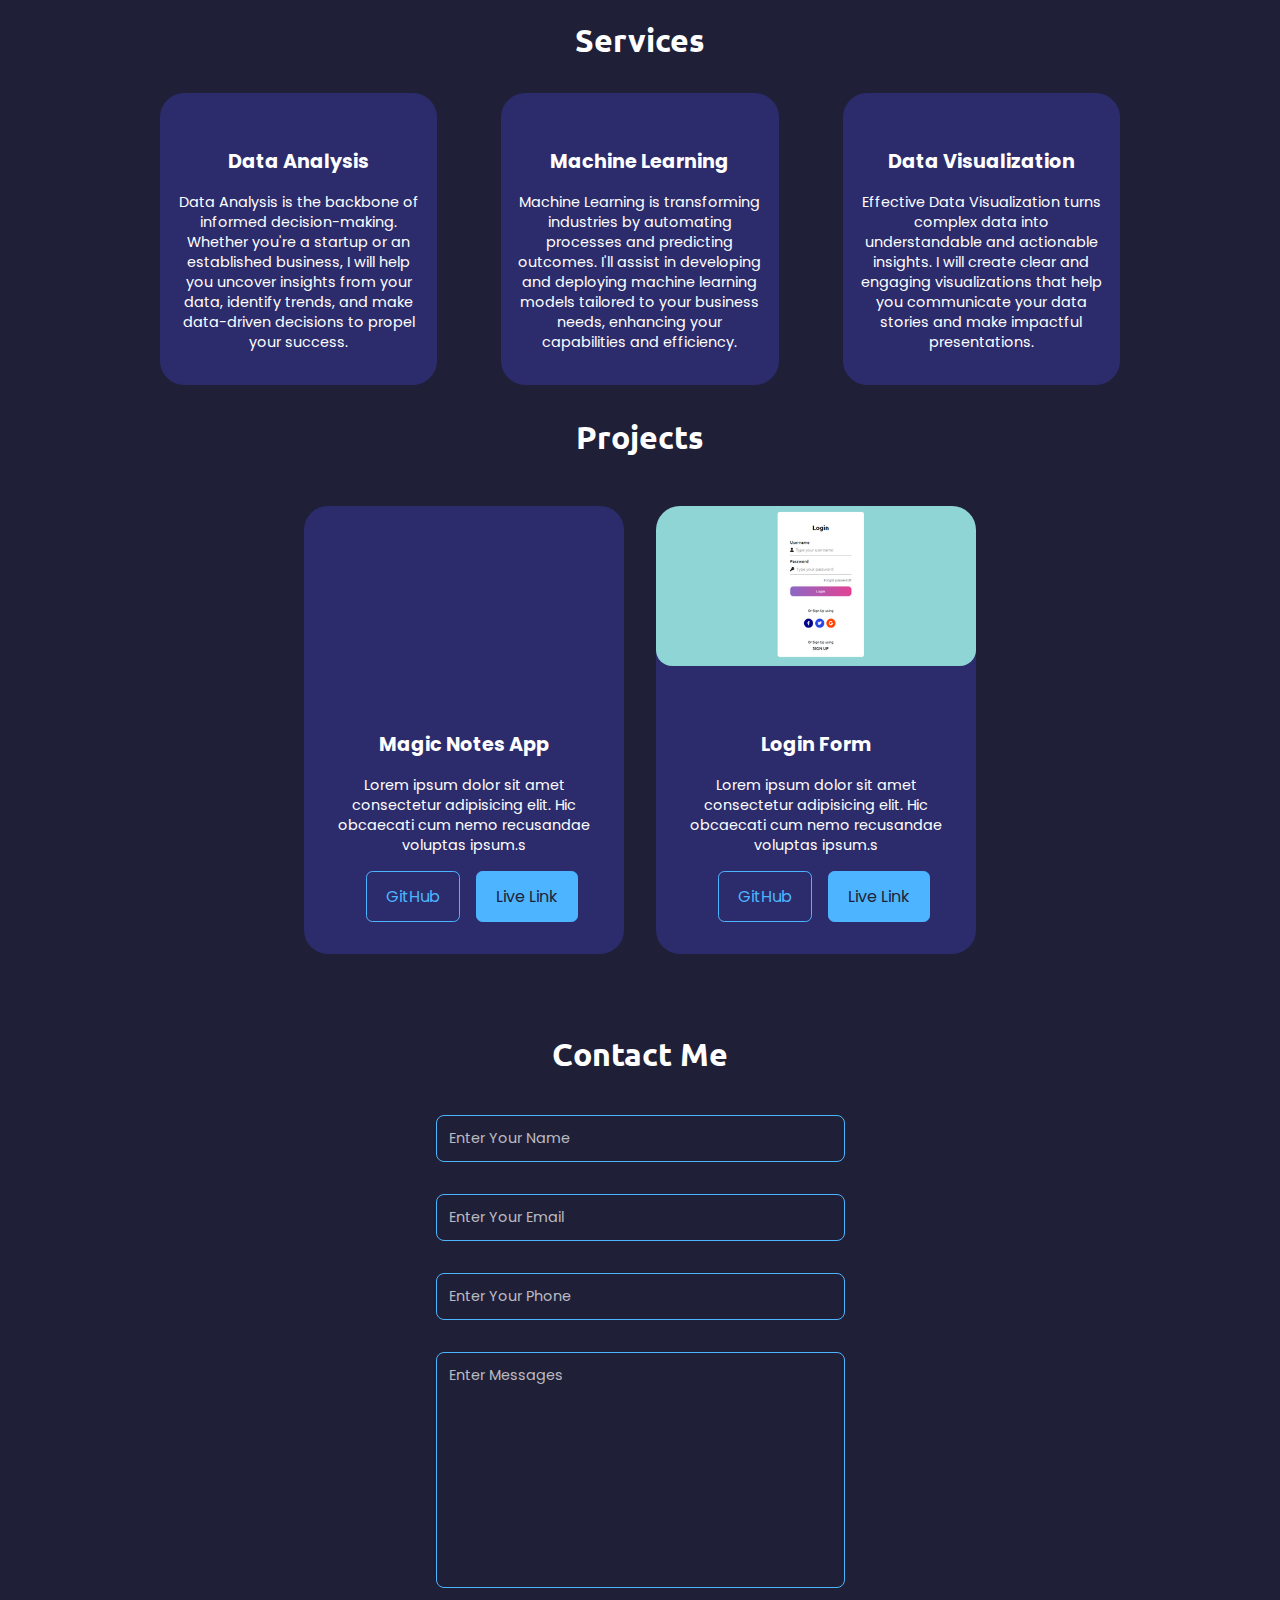
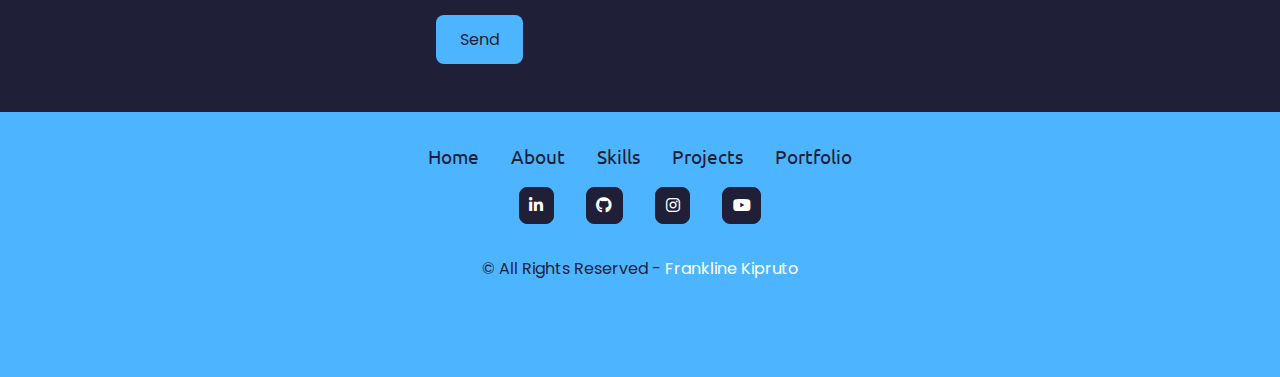
==== commit b1da171e: "" "" ====
--- a/index.html
+++ b/index.html
@@ -65,10 +65,9 @@
                 <h6 class="poppinss">Hi, I'm</h6>
                 <h1 class="t-white"> Frankline Kipruto Korir</h1>
                 <h4 class="poppinss">Data Science Enthusiast</h4>
-                <a href="./CV/cv.pdf" download="_blank"><button
+                <a href="./CV/Resume.pdf" download target="_blank"><button
                         class="btn poppins">Resume</button></a>
-                <a class=""
-                    target="_blank">Let's Talk</a>
+                <a class="btn poppins" id="hireme" href="#contact">Let's Talk</a>
             </div>
         </div>
         <div class="home-right flex s-center items-center">
@@ -94,7 +93,7 @@
                     <p class="t-white poppins">
                         A highly motivated <b>Computer Science</b> student with a passion for <b>Data Science</b>, seeking challenging opportunities to learn and grow as a data professional.<br> Equipped with full-stack web development skills and a strong analytical mindset, eager to contribute to data-driven projects and make a meaningful impact.  Dedicated to exploring new techniques and expanding my knowledge in the field of data science.
                     </p>
-                    <a class="btn live poppins" id="hireme" href="mailto:kiprutofrankline2000gmail.com">Hire Me</a>
+                    <a class="btn live poppins" id="hireme" href="mailto:kiprutofrankline2000@gmail.com">Hire Me</a>
                 </div>
             </div>
             
